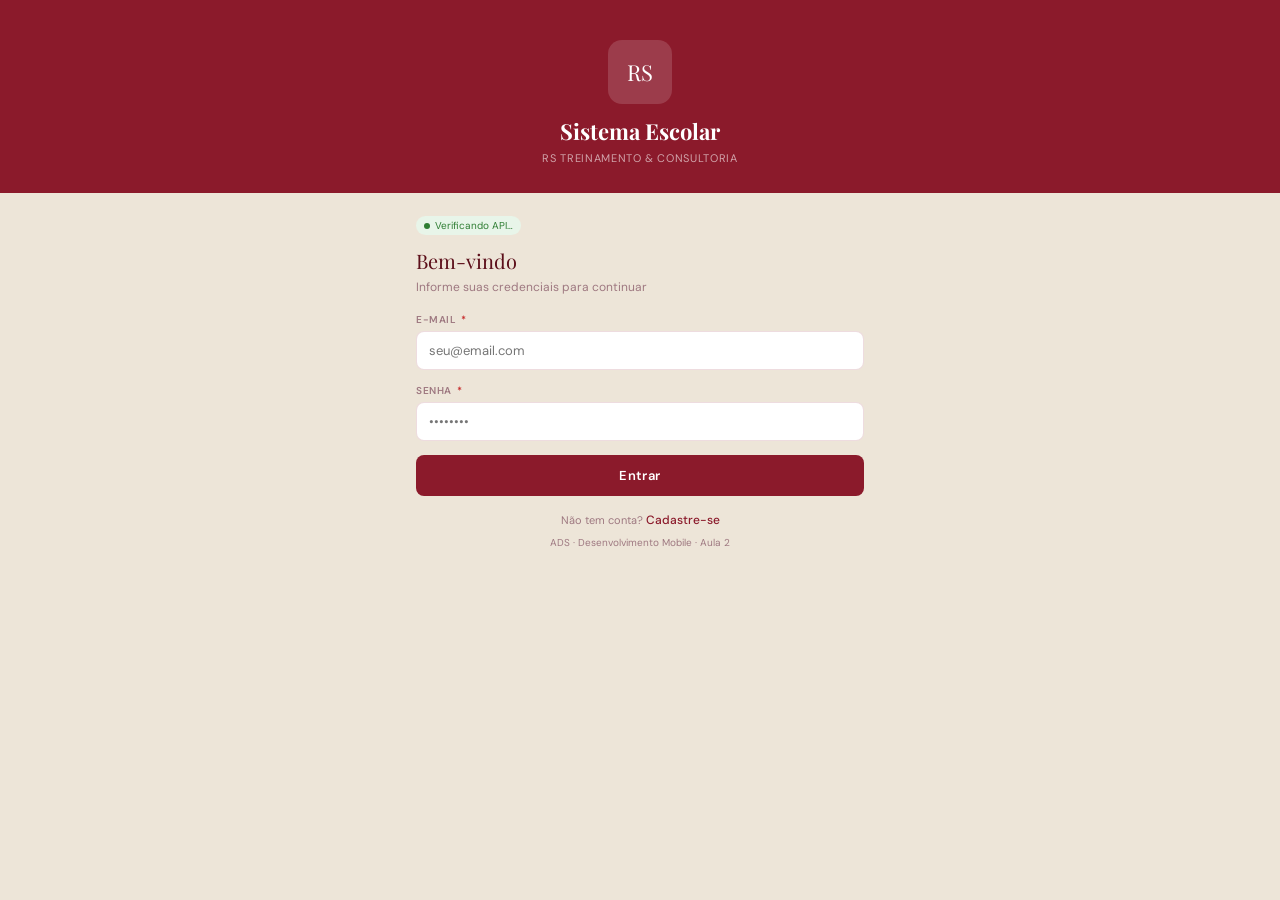
==== src/main/resources/static/aluno.html @ 22392b57 "Sistema escolar Java + Claude (projeto de aula) Back-end em Java 21 com Jetty 12 embarcado, dados no" ====
<!DOCTYPE html>
<html lang="pt-BR">
<head>
  <meta charset="UTF-8">
  <meta name="viewport" content="width=device-width, initial-scale=1.0">
  <title>Alunos — RS Sistema Escolar</title>
  <link rel="stylesheet" href="css/style.css">
  <link rel="manifest" href="manifest.json">
  <meta name="theme-color" content="#8B1A2B">
</head>
<body>

  <!-- ── Header ── -->
  <header class="rs-header">
    <div class="rs-logo">RS</div>
    <div class="rs-header-text">
      <h1>Alunos</h1>
      <p>Matrículas e cadastros</p>
    </div>
    <a href="index.html" style="margin-left:auto; background:none; border:1px solid var(--border);
      border-radius:6px; padding:5px 10px; font-size:11px; color:var(--brand);
      text-decoration:none; font-family:'DM Sans',sans-serif;">← Início</a>
  </header>

  <div class="rs-content fade-in">

    <!-- ── Formulário de matrícula ── -->
    <p class="rs-form-title">Matricular Aluno</p>
    <p class="rs-form-subtitle">Preencha os dados para nova matrícula</p>

    <div class="rs-alert-err" id="err-aluno"></div>
    <div class="rs-alert-ok"  id="ok-aluno"></div>

    <!-- Nome -->
    <div class="rs-field">
      <label class="rs-label" for="nome">Nome completo <span class="req">*</span></label>
      <input class="rs-input" type="text" id="nome" placeholder="João da Silva">
    </div>

    <!-- E-mail e CPF lado a lado -->
    <div class="rs-row">
      <div class="rs-field">
        <label class="rs-label" for="email">E-mail <span class="req">*</span></label>
        <input class="rs-input" type="email" id="email" placeholder="joao@email.com">
      </div>
      <div class="rs-field">
        <label class="rs-label" for="cpf">CPF</label>
        <input class="rs-input" type="text" id="cpf" placeholder="000.000.000-00" maxlength="14">
      </div>
    </div>

    <!-- Data de nascimento e telefone -->
    <div class="rs-row">
      <div class="rs-field">
        <label class="rs-label" for="data_nasc">Nascimento</label>
        <input class="rs-input" type="date" id="data_nasc">
      </div>
      <div class="rs-field">
        <label class="rs-label" for="telefone">Telefone</label>
        <input class="rs-input" type="tel" id="telefone" placeholder="(11) 99999-9999">
      </div>
    </div>

    <!-- Curso (select preenchido dinamicamente via GET /cursos) -->
    <div class="rs-field">
      <label class="rs-label" for="curso_id">Curso <span class="req">*</span></label>
      <select class="rs-select" id="curso_id">
        <option value="">Selecione um curso…</option>
      </select>
      <span class="rs-hint">Os cursos são carregados da API em tempo real.</span>
    </div>

    <button class="rs-btn" id="btn-salvar">Matricular Aluno</button>

    <!-- ── Lista de alunos ── -->
    <hr class="rs-divider">
    <p class="rs-divider-label">Alunos matriculados</p>

    <div id="lista-alunos">
      <div class="rs-empty">
        <div class="rs-empty-icon">🎓</div>
        Carregando alunos…
      </div>
    </div>

  </div>

  <!-- ── Navegação inferior ── -->
  <nav class="rs-nav">
    <a class="rs-nav-btn" href="index.html" data-page="index">
      <svg viewBox="0 0 24 24" fill="none" stroke="currentColor" stroke-width="2">
        <path d="M3 9l9-7 9 7v11a2 2 0 01-2 2H5a2 2 0 01-2-2z"/>
        <polyline points="9 22 9 12 15 12 15 22"/>
      </svg>
      Início
    </a>
    <a class="rs-nav-btn active" href="aluno.html" data-page="aluno">
      <svg viewBox="0 0 24 24" fill="none" stroke="currentColor" stroke-width="2">
        <path d="M17 21v-2a4 4 0 00-4-4H5a4 4 0 00-4 4v2"/>
        <circle cx="9" cy="7" r="4"/>
      </svg>
      Alunos
    </a>
    <a class="rs-nav-btn" href="curso.html" data-page="curso">
      <svg viewBox="0 0 24 24" fill="none" stroke="currentColor" stroke-width="2">
        <path d="M4 19.5A2.5 2.5 0 016.5 17H20"/>
        <path d="M6.5 2H20v20H6.5A2.5 2.5 0 014 19.5v-15A2.5 2.5 0 016.5 2z"/>
      </svg>
      Cursos
    </a>
    <a class="rs-nav-btn" href="usuario.html" data-page="usuario">
      <svg viewBox="0 0 24 24" fill="none" stroke="currentColor" stroke-width="2">
        <circle cx="12" cy="8" r="4"/>
        <path d="M4 20c0-4 3.6-7 8-7s8 3 8 7"/>
      </svg>
      Usuários
    </a>
    <a class="rs-nav-btn" href="relatorio.html" data-page="relatorio">
      <svg viewBox="0 0 24 24" fill="none" stroke="currentColor" stroke-width="2">
        <path d="M9 19v-6a2 2 0 00-2-2H5a2 2 0 00-2 2v6a2 2 0 002 2h2a2 2 0 002-2z"/>
        <path d="M15 5v14a2 2 0 002 2h2a2 2 0 002-2V5a2 2 0 00-2-2h-2a2 2 0 00-2 2z"/>
        <path d="M9 10V5a2 2 0 012-2h2a2 2 0 012 2v5"/>
      </svg>
      Relatório
    </a>
  </nav>


  <script src="js/app.js"></script>
  <script>
    checkAuth();

    /** Preenche o select de cursos com dados da API */
    async function carregarCursos() {
      const select = document.getElementById('curso_id');
      const cursos = await getCursos();
      cursos.forEach(c => {
        const opt = document.createElement('option');
        opt.value = c.id;
        opt.textContent = c.nome;
        select.appendChild(opt);
      });
    }

    /** Renderiza lista de alunos */
    async function renderAlunos() {
      const lista = document.getElementById('lista-alunos');
      const alunos = await getAlunos();

      if (alunos.length === 0) {
        lista.innerHTML = `
          <div class="rs-empty">
            <div class="rs-empty-icon">🎓</div>
            Nenhum aluno matriculado ainda.
          </div>`;
        return;
      }

      lista.innerHTML = alunos.map(a => `
        <div class="rs-list-item">
          <div class="rs-avatar av-aluno">${a.nome ? a.nome[0].toUpperCase() : 'A'}</div>
          <div class="rs-list-info">
            <div class="rs-list-name">${a.nome}</div>
            <div class="rs-list-sub">${a.email} · ${a.curso_nome || 'Sem curso'}</div>
          </div>
          <button class="rs-btn-icon" onclick="removerAluno(${a.id})">🗑</button>
        </div>
      `).join('');
    }

    /** Matricula novo aluno via API */
    document.getElementById('btn-salvar').addEventListener('click', async () => {
      const nome      = document.getElementById('nome').value.trim();
      const email     = document.getElementById('email').value.trim();
      const cpf       = document.getElementById('cpf').value.trim();
      const data_nasc = document.getElementById('data_nasc').value;
      const telefone  = document.getElementById('telefone').value.trim();
      const curso_id  = document.getElementById('curso_id').value;

      if (!nome || !email || !curso_id) {
        showError('err-aluno', 'Nome, e-mail e curso são obrigatórios.');
        return;
      }

      try {
        // POST /alunos
        await postAluno({ nome, email, cpf, data_nasc, telefone, curso_id: Number(curso_id) });
        showSuccess('ok-aluno', `Aluno "${nome}" matriculado com sucesso!`);

        // Limpa campos
        ['nome','email','cpf','data_nasc','telefone'].forEach(id => {
          document.getElementById(id).value = '';
        });
        document.getElementById('curso_id').selectedIndex = 0;

        renderAlunos();
      } catch (err) {
        showError('err-aluno', err.message);
      }
    });

    /** Remove aluno por id */
    async function removerAluno(id) {
      if (!confirm('Excluir este aluno?')) return;
      try {
        await deleteAluno(id);
        renderAlunos();
      } catch (err) {
        showError('err-aluno', err.message);
      }
    }

    // Inicialização
    carregarCursos();
    renderAlunos();
  </script>
</body>
</html>
---- src/main/resources/static/css/style.css ----
/* ════════════════════════════════════════════════
   RS Treinamento & Consultoria — Sistema Escolar
   style.css  |  Identidade visual da marca
   ════════════════════════════════════════════════ */

/* ── Importar fontes ── */
@import url('https://fonts.googleapis.com/css2?family=DM+Sans:wght@400;500;600&family=Playfair+Display:wght@600&display=swap');

/* ── Variáveis de cores e espaçamento ── */
:root {
  --brand:       #8B1A2B;   /* vermelho RS */
  --brand-light: #F5E0E3;
  --brand-dark:  #5C0F1A;
  --surface:     #F7F2EC;   /* fundo creme */
  --surface2:    #EDE5D8;
  --border:      rgba(139,26,43,0.15);
  --text:        #1A0A0D;
  --text2:       #5C3A40;
  --text3:       #9E7880;
  --white:       #FFFFFF;
  --green:       #2E7D32;
  --green-bg:    #E8F5E9;
  --red:         #C62828;
  --red-bg:      #FFEBEE;
  --radius:      10px;
}

/* ── Reset básico ── */
* { box-sizing: border-box; margin: 0; padding: 0; }

body {
  font-family: 'DM Sans', sans-serif;
  background: var(--surface2);
  min-height: 100vh;
  padding: 0;
}

/* ── Header do app ── */
.rs-header {
  background: var(--white);
  border-bottom: 1px solid var(--border);
  padding: 13px 16px 11px;
  display: flex;
  align-items: center;
  gap: 10px;
  position: sticky;
  top: 0;
  z-index: 10;
}

.rs-logo {
  width: 34px; height: 34px;
  background: var(--brand);
  border-radius: 8px;
  display: flex; align-items: center; justify-content: center;
  color: #fff; font-weight: 600; font-size: 12px;
}

.rs-header-text h1 {
  font-family: 'Playfair Display', serif;
  font-size: 15px; color: var(--brand-dark); line-height: 1.1;
}
.rs-header-text p {
  font-size: 10px; color: var(--text3);
  text-transform: uppercase; letter-spacing: 0.04em;
}

/* ── Conteúdo principal ── */
.rs-content {
  padding: 20px 16px 80px;
  max-width: 480px;
  margin: 0 auto;
}

/* ── Títulos de seção ── */
.rs-form-title {
  font-family: 'Playfair Display', serif;
  font-size: 20px; color: var(--brand-dark); margin-bottom: 5px;
}
.rs-form-subtitle { font-size: 12px; color: var(--text3); margin-bottom: 18px; }

/* ── Campos de formulário ── */
.rs-field { margin-bottom: 14px; }

.rs-label {
  display: block; font-size: 10px; font-weight: 600;
  color: var(--text3); text-transform: uppercase;
  letter-spacing: 0.06em; margin-bottom: 5px;
}
.rs-label .req { color: var(--red); margin-left: 2px; }

.rs-input, .rs-select {
  width: 100%; padding: 10px 12px;
  border: 1px solid var(--border); border-radius: 8px;
  font-family: 'DM Sans', sans-serif; font-size: 13px;
  color: var(--text); background: var(--white);
  outline: none; appearance: none; transition: border-color 0.15s;
}
.rs-input:focus, .rs-select:focus {
  border-color: var(--brand);
  box-shadow: 0 0 0 3px rgba(139,26,43,0.1);
}

.rs-hint { font-size: 10px; color: var(--brand); margin-top: 4px; font-style: italic; }
.rs-row { display: grid; grid-template-columns: 1fr 1fr; gap: 10px; }

/* ── Botões ── */
.rs-btn {
  width: 100%; padding: 12px; border: none; border-radius: 8px;
  background: var(--brand); color: #fff;
  font-family: 'DM Sans', sans-serif; font-size: 13px; font-weight: 600;
  cursor: pointer; letter-spacing: 0.03em; transition: background 0.15s;
}
.rs-btn:hover { background: var(--brand-dark); }

.rs-btn-outline {
  width: 100%; padding: 10px; border: 1px solid var(--border); border-radius: 8px;
  background: none; color: var(--brand);
  font-family: 'DM Sans', sans-serif; font-size: 13px;
  cursor: pointer; transition: background 0.15s; margin-top: 8px;
}
.rs-btn-outline:hover { background: var(--brand-light); }

.rs-btn-row { display: grid; grid-template-columns: 1fr 1fr; gap: 8px; margin-top: 4px; }

/* ── Alertas ── */
.rs-alert-err {
  background: var(--red-bg); border-radius: 7px; padding: 9px 12px;
  font-size: 11px; color: var(--red); display: none; margin-bottom: 10px;
}
.rs-alert-ok {
  background: var(--green-bg); border: 1px solid #A5D6A7; border-radius: 7px;
  padding: 9px 12px; font-size: 11px; color: var(--green);
  display: none; margin-bottom: 12px;
}

/* ── Lista de itens ── */
.rs-list { padding: 0; }
.rs-list-item {
  background: var(--white); border: 1px solid var(--border);
  border-radius: var(--radius); padding: 11px 14px;
  margin-bottom: 8px; display: flex; align-items: center; gap: 12px;
}
.rs-avatar {
  width: 36px; height: 36px; border-radius: 8px; flex-shrink: 0;
  display: flex; align-items: center; justify-content: center;
  font-size: 10px; font-weight: 600;
}
.av-aluno  { background: #E3F2FD; color: #0D47A1; }
.av-curso  { background: #E8F5E9; color: #1B5E20; }
.av-user   { background: var(--brand-light); color: var(--brand-dark); }

.rs-list-info { flex: 1; min-width: 0; }
.rs-list-name { font-size: 13px; font-weight: 500; color: var(--text); }
.rs-list-sub  { font-size: 10px; color: var(--text3); margin-top: 1px; }

.rs-tag {
  font-size: 10px; padding: 2px 8px; border-radius: 20px;
  background: var(--brand-light); color: var(--brand-dark); font-weight: 500;
}

.rs-btn-icon {
  background: none; border: 1px solid var(--border); border-radius: 6px;
  padding: 5px 8px; cursor: pointer; font-size: 12px; color: var(--text3);
  transition: all 0.15s;
}
.rs-btn-icon:hover { background: var(--red-bg); color: var(--red); border-color: var(--red); }

/* ── Divisor ── */
.rs-divider { border: none; border-top: 1px solid var(--border); margin: 18px 0 14px; }
.rs-divider-label {
  font-size: 10px; font-weight: 600; color: var(--brand);
  text-transform: uppercase; letter-spacing: 0.08em; margin-bottom: 10px;
}

/* ── Navegação inferior ── */
.rs-nav {
  position: fixed; bottom: 0; left: 0; right: 0;
  background: var(--white); border-top: 1px solid var(--border);
  display: flex; z-index: 10;
  max-width: 480px; margin: 0 auto;
}
/* Centraliza nav em telas grandes */
@media (min-width: 480px) {
  .rs-nav { left: 50%; transform: translateX(-50%); width: 480px; }
}

.rs-nav-btn {
  flex: 1; padding: 9px 4px 7px; background: none; border: none; cursor: pointer;
  display: flex; flex-direction: column; align-items: center; gap: 2px;
  font-family: 'DM Sans', sans-serif; font-size: 9px; color: var(--text3);
  transition: color 0.15s;
  text-decoration: none;
}
.rs-nav-btn.active { color: var(--brand); font-weight: 600; }
.rs-nav-btn svg { width: 20px; height: 20px; }

/* ── Hero de login ── */
.login-hero {
  background: var(--brand);
  padding: 40px 20px 28px; text-align: center;
}
.login-hero-logo {
  width: 64px; height: 64px; border-radius: 14px;
  background: rgba(255,255,255,0.15);
  display: flex; align-items: center; justify-content: center;
  margin: 0 auto 14px;
  font-family: 'Playfair Display', serif;
  font-size: 22px; color: #fff;
}
.login-hero h2 {
  font-family: 'Playfair Display', serif;
  font-size: 22px; color: #fff; line-height: 1.25;
}
.login-hero p { font-size: 11px; color: rgba(255,255,255,0.6); margin-top: 5px; letter-spacing: 0.06em; text-transform: uppercase; }

.link-text { color: var(--brand); cursor: pointer; font-weight: 500; font-size: 12px; text-decoration: none; }
.link-text:hover { text-decoration: underline; }

.footer-note { margin-top: 16px; font-size: 11px; color: var(--text3); text-align: center; }

/* ── Card de status de conexão com API ── */
.api-badge {
  display: inline-flex; align-items: center; gap: 5px;
  font-size: 10px; padding: 3px 8px; border-radius: 20px;
  background: var(--green-bg); color: var(--green);
  margin-bottom: 12px;
}
.api-badge.offline { background: var(--red-bg); color: var(--red); }
.api-badge::before {
  content: ''; width: 6px; height: 6px;
  border-radius: 50%; background: currentColor;
}

/* ── Animação de entrada ── */
@keyframes fadeIn {
  from { opacity:0; transform:translateY(5px); }
  to   { opacity:1; transform:translateY(0); }
}
.fade-in { animation: fadeIn 0.22s ease; }

/* ── Vazio ── */
.rs-empty {
  text-align: center; padding: 40px 20px;
  color: var(--text3); font-size: 13px;
}
.rs-empty-icon { font-size: 32px; margin-bottom: 10px; }
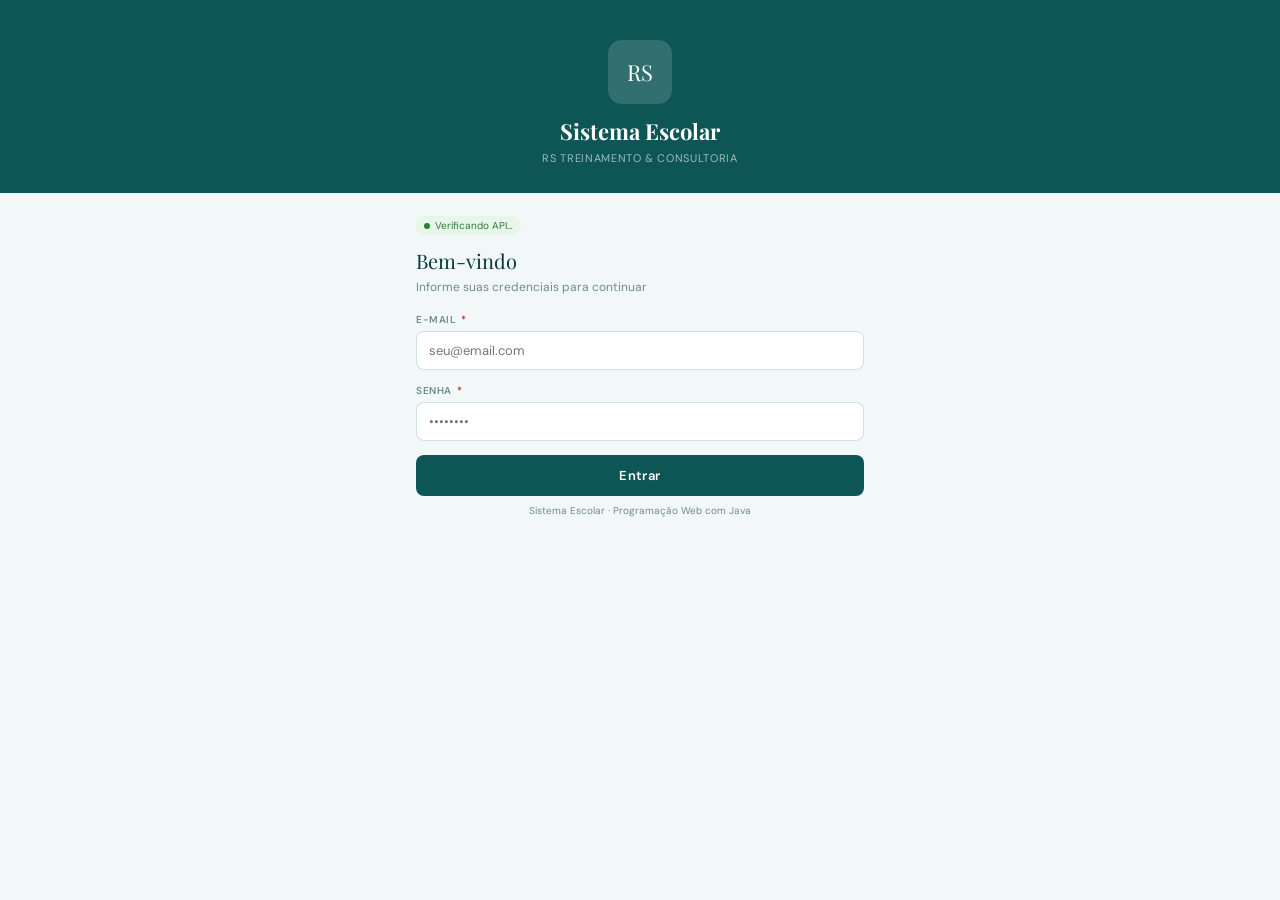
==== commit d598bdac: "Ajusta tela de login e paleta verde petróleo com branco Remove o link de cadastro público (só o admi" ====
--- a/src/main/resources/static/aluno.html
+++ b/src/main/resources/static/aluno.html
@@ -6,7 +6,7 @@
   <title>Alunos — RS Sistema Escolar</title>
   <link rel="stylesheet" href="css/style.css">
   <link rel="manifest" href="manifest.json">
-  <meta name="theme-color" content="#8B1A2B">
+  <meta name="theme-color" content="#0E5656">
 </head>
 <body>
 
@@ -158,12 +158,12 @@
 
       lista.innerHTML = alunos.map(a => `
         <div class="rs-list-item">
-          <div class="rs-avatar av-aluno">${a.nome ? a.nome[0].toUpperCase() : 'A'}</div>
+          <div class="rs-avatar av-aluno">${esc(a.nome ? a.nome[0].toUpperCase() : 'A')}</div>
           <div class="rs-list-info">
-            <div class="rs-list-name">${a.nome}</div>
-            <div class="rs-list-sub">${a.email} · ${a.curso_nome || 'Sem curso'}</div>
+            <div class="rs-list-name">${esc(a.nome)}</div>
+            <div class="rs-list-sub">${esc(a.email)} · ${esc(a.curso_nome || 'Sem curso')}</div>
           </div>
-          <button class="rs-btn-icon" onclick="removerAluno(${a.id})">🗑</button>
+          <button class="rs-btn-icon" onclick="removerAluno('${esc(a.id)}')">🗑</button>
         </div>
       `).join('');
     }
--- a/src/main/resources/static/css/style.css
+++ b/src/main/resources/static/css/style.css
@@ -8,15 +8,15 @@
 
 /* ── Variáveis de cores e espaçamento ── */
 :root {
-  --brand:       #8B1A2B;   /* vermelho RS */
-  --brand-light: #F5E0E3;
-  --brand-dark:  #5C0F1A;
-  --surface:     #F7F2EC;   /* fundo creme */
-  --surface2:    #EDE5D8;
-  --border:      rgba(139,26,43,0.15);
-  --text:        #1A0A0D;
-  --text2:       #5C3A40;
-  --text3:       #9E7880;
+  --brand:       #0E5656;   /* verde petróleo */
+  --brand-light: #DDEFEF;
+  --brand-dark:  #093B3B;
+  --surface:     #FFFFFF;   /* fundo branco */
+  --surface2:    #F2F7F7;
+  --border:      rgba(14,86,86,0.18);
+  --text:        #0B1F1F;
+  --text2:       #3D5C5C;
+  --text3:       #6E8C8C;
   --white:       #FFFFFF;
   --green:       #2E7D32;
   --green-bg:    #E8F5E9;
